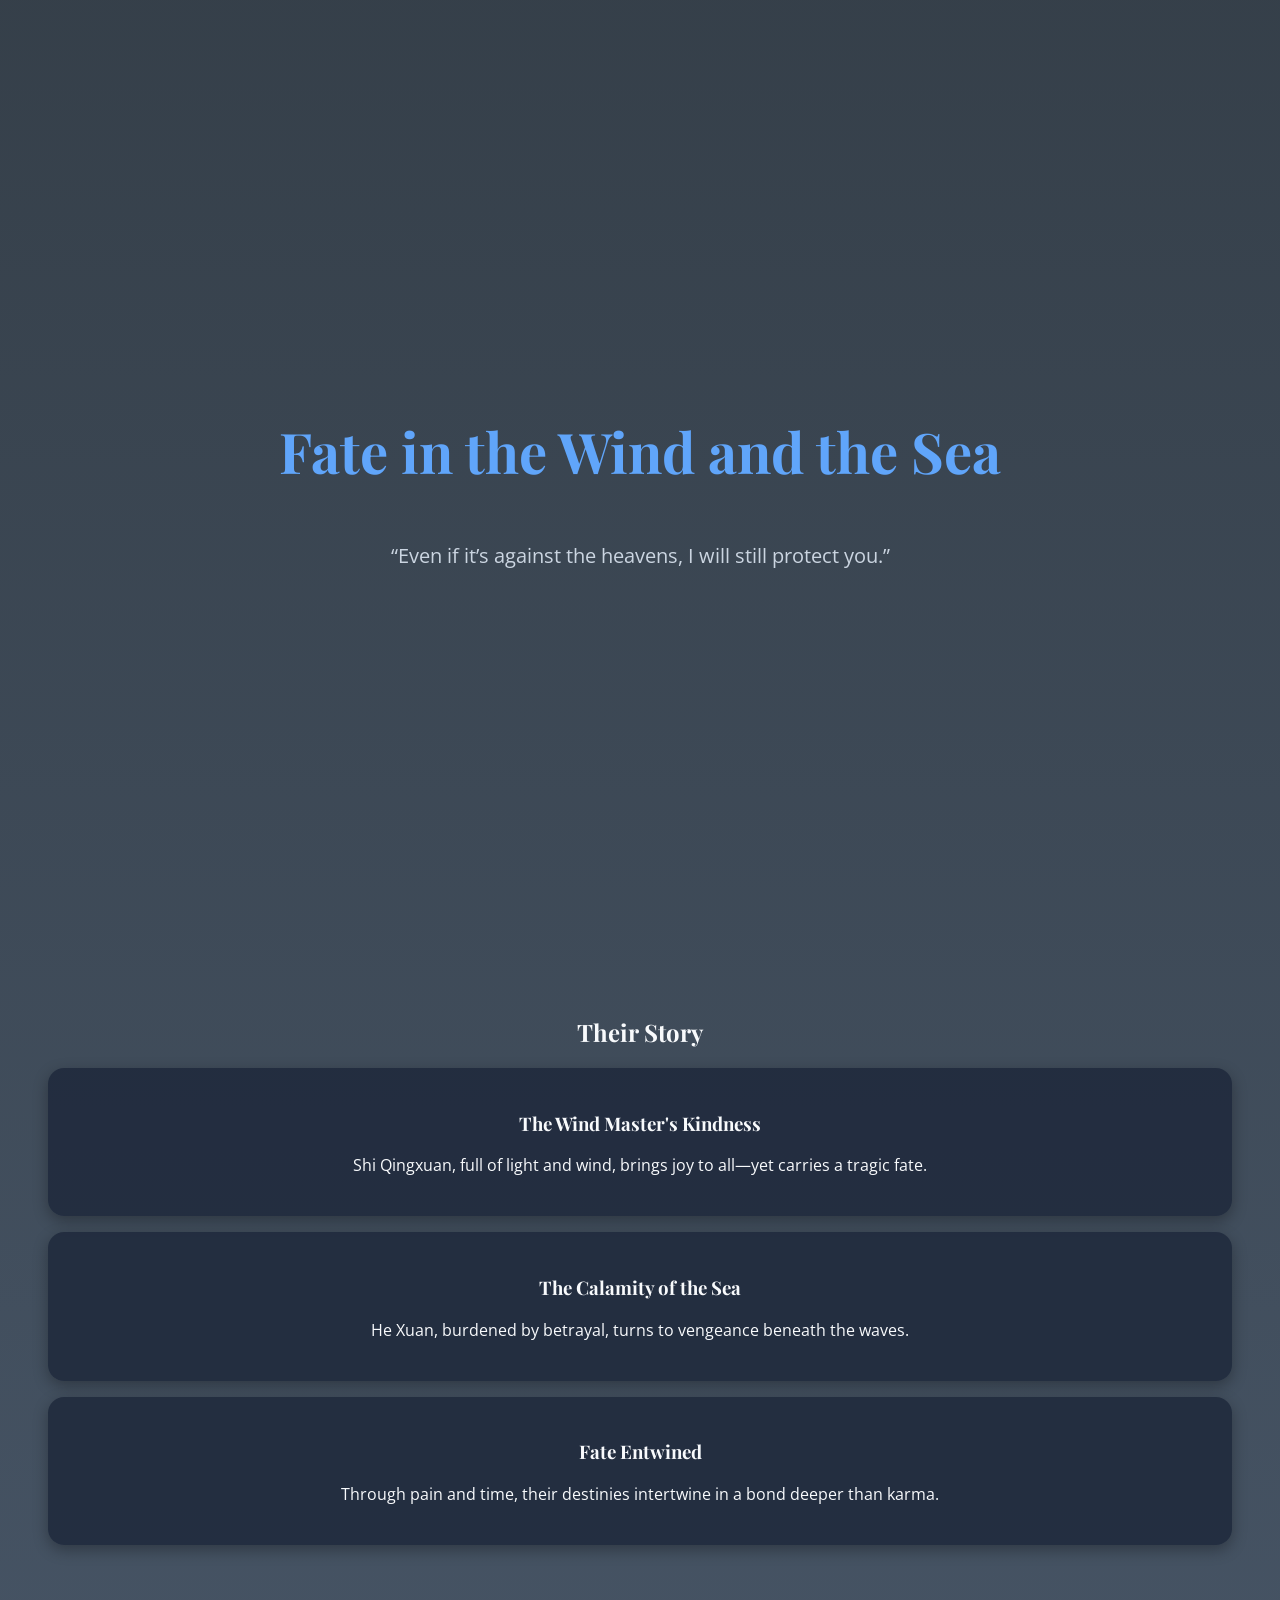
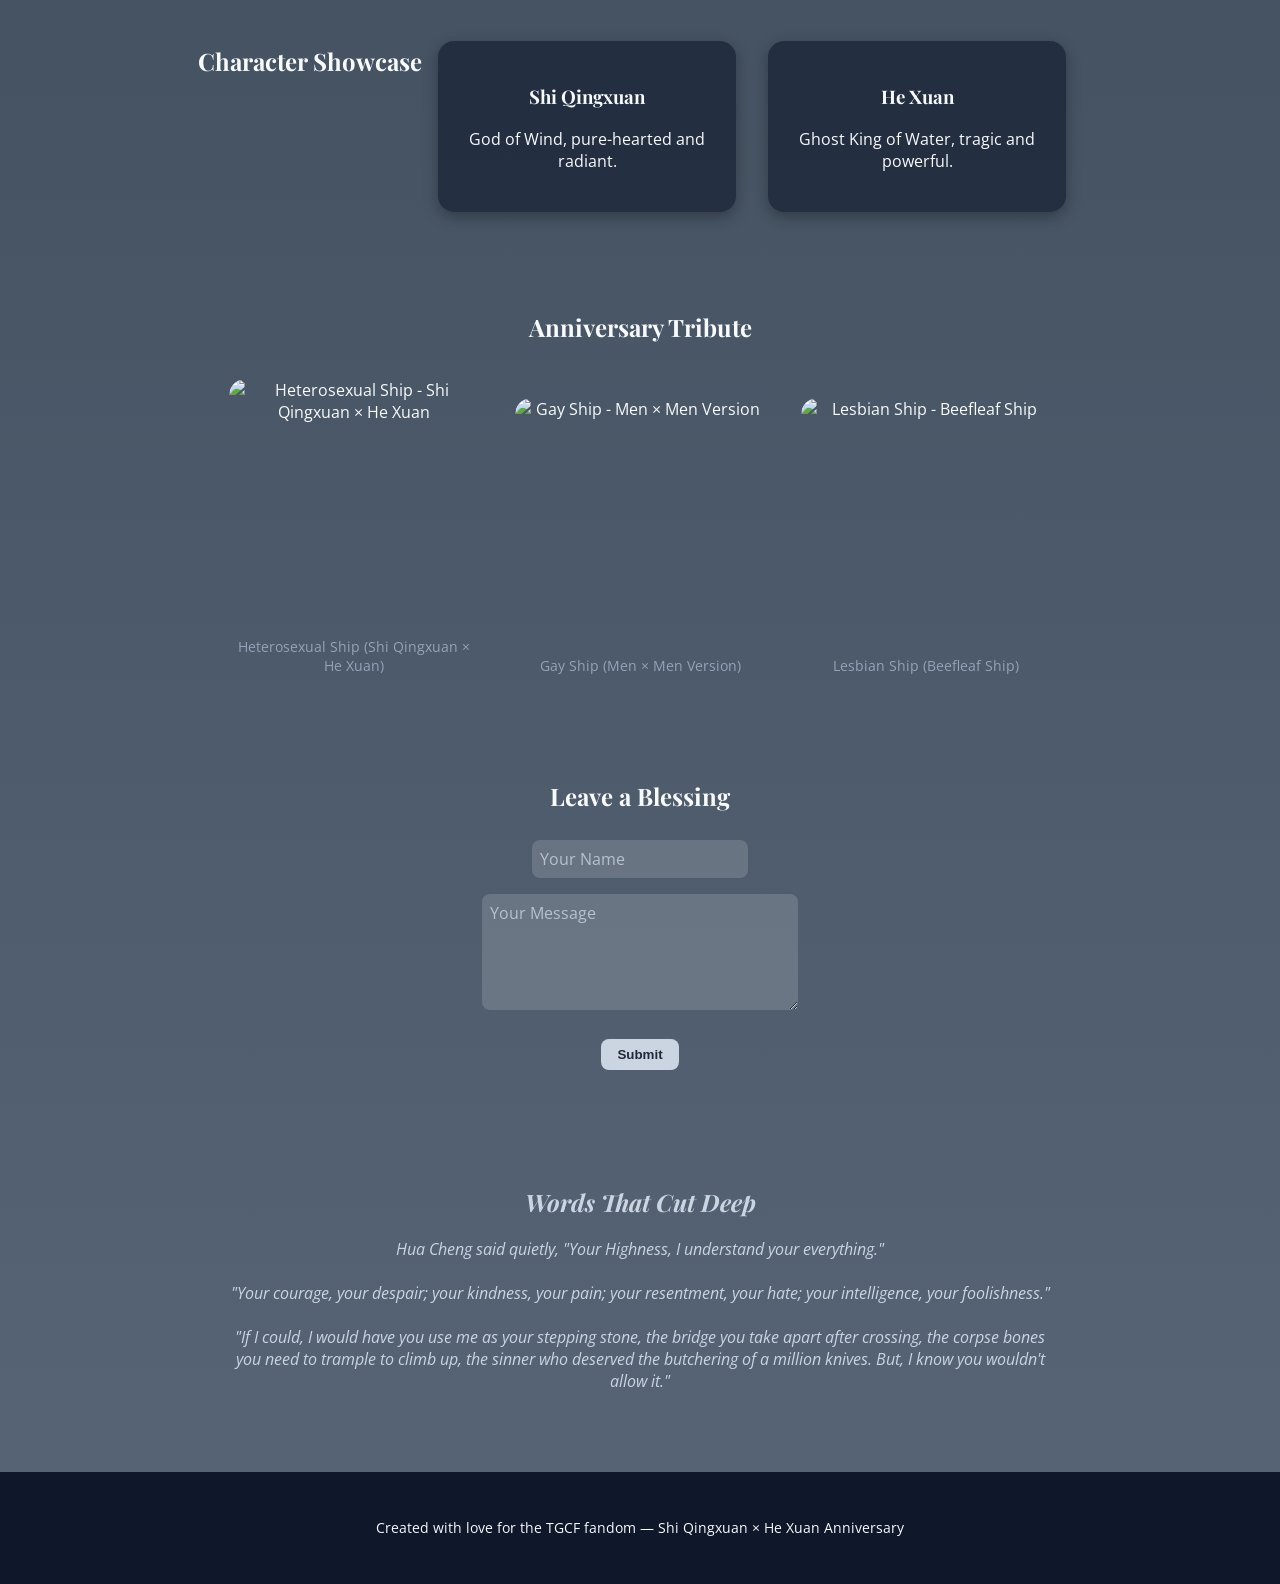
==== index.html @ e19fb029 "Update index.html" ====
<!DOCTYPE html>
<html lang="en">
<head>
  <meta charset="UTF-8" />
  <meta name="viewport" content="width=device-width, initial-scale=1" />
  <title>Fate in the Wind and the Sea</title>
  <link
    href="https://fonts.googleapis.com/css2?family=Playfair+Display:wght@500;700&family=Open+Sans&display=swap"
    rel="stylesheet"
  />
  <style>
    body {
      margin: 0;
      font-family: 'Open Sans', sans-serif;
      color: #f8fafc;
      overflow-x: hidden;
      background: 
        linear-gradient(to bottom, rgba(18, 30, 42, 0.85), rgba(36, 52, 71, 0.85), rgba(58, 74, 94, 0.85)),
        url('https://i.pinimg.com/originals/18/1f/b3/181fb3f559f4097f45cae5d9a9a6c7f8.jpg') no-repeat center center fixed;
      background-size: cover;
    }

    header,
    section,
    footer {
      padding: 2rem;
      text-align: center;
      position: relative;
      z-index: 2;
    }
    h1,
    h2,
    h3 {
      font-family: 'Playfair Display', serif;
    }

    .hero {
      height: 100vh;
      display: flex;
      flex-direction: column;
      justify-content: center;
      align-items: center;
      position: relative;
      overflow: hidden;
      user-select: none;
    }

    .hero h1 {
      font-size: 3.5rem;
      color: #60a5fa;
      animation: fadeIn 2s ease-in-out, glow 4s ease-in-out infinite alternate;
      position: relative;
      z-index: 2;
    }

    .hero p {
      font-size: 1.25rem;
      color: #cbd5e1;
      margin-top: 1rem;
      max-width: 600px;
      animation: fadeIn 3s ease-in-out;
      position: relative;
      z-index: 2;
    }

    /* Petals */
    .petal {
      position: absolute;
      background-image: url('https://cdn-icons-png.flaticon.com/512/565/565547.png');
      background-size: contain;
      background-repeat: no-repeat;
      opacity: 0.7;
      filter: drop-shadow(0 0 2px rgba(255 255 255 / 0.3));
      will-change: transform;
      border-radius: 50% 50% 70% 70% / 60% 60% 100% 100%;
      pointer-events: none;
      animation-timing-function: linear;
      animation-name: float;
      animation-iteration-count: infinite;
    }

    @keyframes float {
      0% {
        transform: translateY(-40px) translateX(0) rotate(0deg) scale(0.8);
        opacity: 0.8;
      }
      50% {
        opacity: 0.9;
      }
      100% {
        transform: translateY(100vh) translateX(20px) rotate(360deg) scale(0.8);
        opacity: 0;
      }
    }

    @keyframes fadeIn {
      0% {
        opacity: 0;
        transform: translateY(20px);
      }
      100% {
        opacity: 1;
        transform: translateY(0);
      }
    }
    @keyframes glow {
      0% {
        text-shadow: 0 0 10px #60a5fa;
      }
      100% {
        text-shadow: 0 0 20px #3b82f6;
      }
    }

    /* Timeline & cards */
    .timeline .event,
    .cards .card {
      background: rgba(30, 41, 59, 0.85);
      margin: 1rem;
      padding: 1.5rem;
      border-radius: 1rem;
      box-shadow: 0 5px 15px rgba(0 0 0 / 0.3);
      transition: transform 0.3s, box-shadow 0.3s;
      color: #f8fafc;
    }
    .timeline .event:hover,
    .cards .card:hover {
      transform: translateY(-6px);
      box-shadow: 0 10px 25px rgba(38 132 255 / 0.7);
    }

    .cards {
      display: flex;
      flex-wrap: wrap;
      justify-content: center;
    }
    .card {
      width: 250px;
    }

    /* Gallery */
    .gallery figure {
      display: inline-block;
      margin: 1rem;
      text-align: center;
      width: 250px;
      transition: box-shadow 0.3s ease;
      border-radius: 1rem;
      overflow: hidden;
    }
    .gallery figure:hover {
      box-shadow: 0 0 15px 5px #60a5faaa;
      cursor: pointer;
    }
    .gallery img {
      width: 250px;
      height: 250px;
      object-fit: cover;
      transition: transform 0.3s ease;
      display: block;
      border-radius: 1rem;
    }
    .gallery figure:hover img {
      transform: scale(1.05);
    }
    .gallery figcaption {
      color: #94a3b8;
      font-size: 0.9rem;
      margin-top: 0.5rem;
      font-family: 'Open Sans', sans-serif;
    }

    /* Guestbook */
    .guestbook input,
    .guestbook textarea {
      background: rgba(255 255 255 / 0.15);
      border: none;
      color: #f8fafc;
      border-radius: 8px;
      font-size: 1rem;
      font-family: 'Open Sans', sans-serif;
      transition: box-shadow 0.3s ease;
    }
    .guestbook input::placeholder,
    .guestbook textarea::placeholder {
      color: #cbd5e1;
      opacity: 0.8;
    }
    .guestbook input:focus,
    .guestbook textarea:focus {
      outline: none;
      box-shadow: 0 0 8px 2px #60a5fa;
      background: rgba(255 255 255 / 0.3);
    }

    /* Button */
    .button {
      display: inline-block;
      margin-top: 1rem;
      padding: 0.5rem 1rem;
      background: #cbd5e1;
      color: #1e293b;
      border-radius: 8px;
      text-decoration: none;
      font-weight: bold;
      border: none;
      cursor: pointer;
      transition: background 0.3s ease;
    }
    .button:hover {
      background: #f1f5f9;
    }

    /* Footer */
    footer {
      background: #0f172a;
      color: #f8fafc;
      padding: 2rem 1rem;
      font-family: 'Open Sans', sans-serif;
      font-size: 0.9rem;
    }

    /* Quote */
    .quote {
      max-width: 900px;
      margin: 2rem auto;
      font-style: italic;
      color: #cbd5e1;
    }
  </style>
</head>
<body>
  <audio autoplay loop hidden>
    <source
      src="https://cdn.pixabay.com/download/audio/2022/03/26/audio_e21cb81471.mp3"
      type="audio/mpeg"
    />
  </audio>

  <header class="hero">
    <h1>Fate in the Wind and the Sea</h1>
    <p>“Even if it’s against the heavens, I will still protect you.”</p>
  </header>

  <section class="timeline">
    <h2>Their Story</h2>
    <div class="event">
      <h3>The Wind Master's Kindness</h3>
      <p>Shi Qingxuan, full of light and wind, brings joy to all—yet carries a tragic fate.</p>
    </div>
    <div class="event">
      <h3>The Calamity of the Sea</h3>
      <p>He Xuan, burdened by betrayal, turns to vengeance beneath the waves.</p>
    </div>
    <div class="event">
      <h3>Fate Entwined</h3>
      <p>Through pain and time, their destinies intertwine in a bond deeper than karma.</p>
    </div>
  </section>

  <section class="cards">
    <h2>Character Showcase</h2>
    <div class="card">
      <h3>Shi Qingxuan</h3>
      <p>God of Wind, pure-hearted and radiant.</p>
    </div>
    <div class="card">
      <h3>He Xuan</h3>
      <p>Ghost King of Water, tragic and powerful.</p>
    </div>
  </section>

  <section class="gallery">
    <h2>Anniversary Tribute</h2>

    <figure>
      <img
        src="https://64.media.tumblr.com/247d1d4378f83294d60bf4c3c3b7c47a/23a7c24ac4ed912d-b7/s1280x1920/8e25eb62a8a5030e38aeeb30268d7d2696bc3e42.png"
        alt="Heterosexual Ship - Shi Qingxuan × He Xuan"
        loading="lazy"
      />
      <figcaption>Heterosexual Ship (Shi Qingxuan × He Xuan)</figcaption>
    </figure>

    <figure>
      <img
        src="https://i.pinimg.com/originals/0a/d9/1e/0ad91e4ef5a8e877e4b12867ac0e273a.jpg"
        alt="Gay Ship - Men × Men Version"
        loading="lazy"
      />
      <figcaption>Gay Ship (Men × Men Version)</figcaption>
    </figure>

    <figure>
      <img
        src="https://64.media.tumblr.com/3b556495b877ac25416822f64c11c127/f3af5e367ba3e72c-20/s1280x1920/b3e91f20679d5b7cc9f1bcd0411eaf9a7b4aa7cd.png"
        alt="Lesbian Ship - Beefleaf Ship"
        loading="lazy"
      />
      <figcaption>Lesbian Ship (Beefleaf Ship)</figcaption>
    </figure>
  </section>

  <section class="guestbook">
    <h2>Leave a Blessing</h2>
    <form onsubmit="event.preventDefault(); alert('Thank you for your blessing!')">
      <input
        type="text"
        placeholder="Your Name"
        required
        style="padding: 0.5rem; width: 200px; margin: 0.5rem"
      />
      <br />
      <textarea
        placeholder="Your Message"
        required
        style="padding: 0.5rem; width: 300px; height: 100px; margin: 0.5rem"
      ></textarea>
      <br />
      <button type="submit" class="button">Submit</button>
    </form>
  </section>

  <section class="quote">
    <h2>Words That Cut Deep</h2>
    <blockquote>
      Hua Cheng said quietly, "Your Highness, I understand your everything."
      <br /><br />
      "Your courage, your despair; your kindness, your pain; your resentment,
      your hate; your intelligence, your foolishness."
      <br /><br />
      "If I could, I would have you use me as your stepping stone, the bridge
      you take apart after crossing, the corpse bones you need to trample to
      climb up, the sinner who deserved the butchering of a million knives.
      But, I know you wouldn't allow it."
    </blockquote>
  </section>

  <footer>
    <p>Created with love for the TGCF fandom — Shi Qingxuan × He Xuan Anniversary</p>
  </footer>

  <script>
    // Create petals dynamically with random sizes and animation delays
    const hero = document.querySelector('.hero');

    for (let i = 0; i < 30; i++) {
      const petal = document.createElement('div');
      petal.classList.add('petal');
      petal.style.left = `${Math.random() * 100}%`;
      petal.style.top = `${-30 - Math.random() * 100}px`;
      petal.style.animationDelay = `${Math.random() * 12}s`;
      petal.style.animationDuration = `${10 + Math.random() * 10}s`;
      const size = 20 + Math.random() * 15;
      petal.style.width = petal.style.height = `${size}px`;
      petal.style.opacity = 0.5 + Math.random() * 0.5;
      hero.appendChild(petal);
    }

    // Interactive petal sway effect based on mouse horizontal movement
    document.addEventListener('mousemove', (e) => {
      const petals = document.querySelectorAll('.petal');
      const windowWidth = window.innerWidth;
      const mouseXPercent = e.clientX / windowWidth - 0.5; // -0.5 to 0.5

      petals.forEach((petal, i) => {
        // Each petal gets a sway offset based on mouseXPercent and petal index for variety
        const sway = mouseXPercent * 20 * (1 + (i % 3) * 0.5);
        petal.style.transform = `translateX(${sway}px) translateY(calc(var(--translateY, 0))) rotate(calc(var(--rotate, 0deg))) scale(calc(var(--scale, 1)))`;
      });
    });
  </script>
</body>
</html>
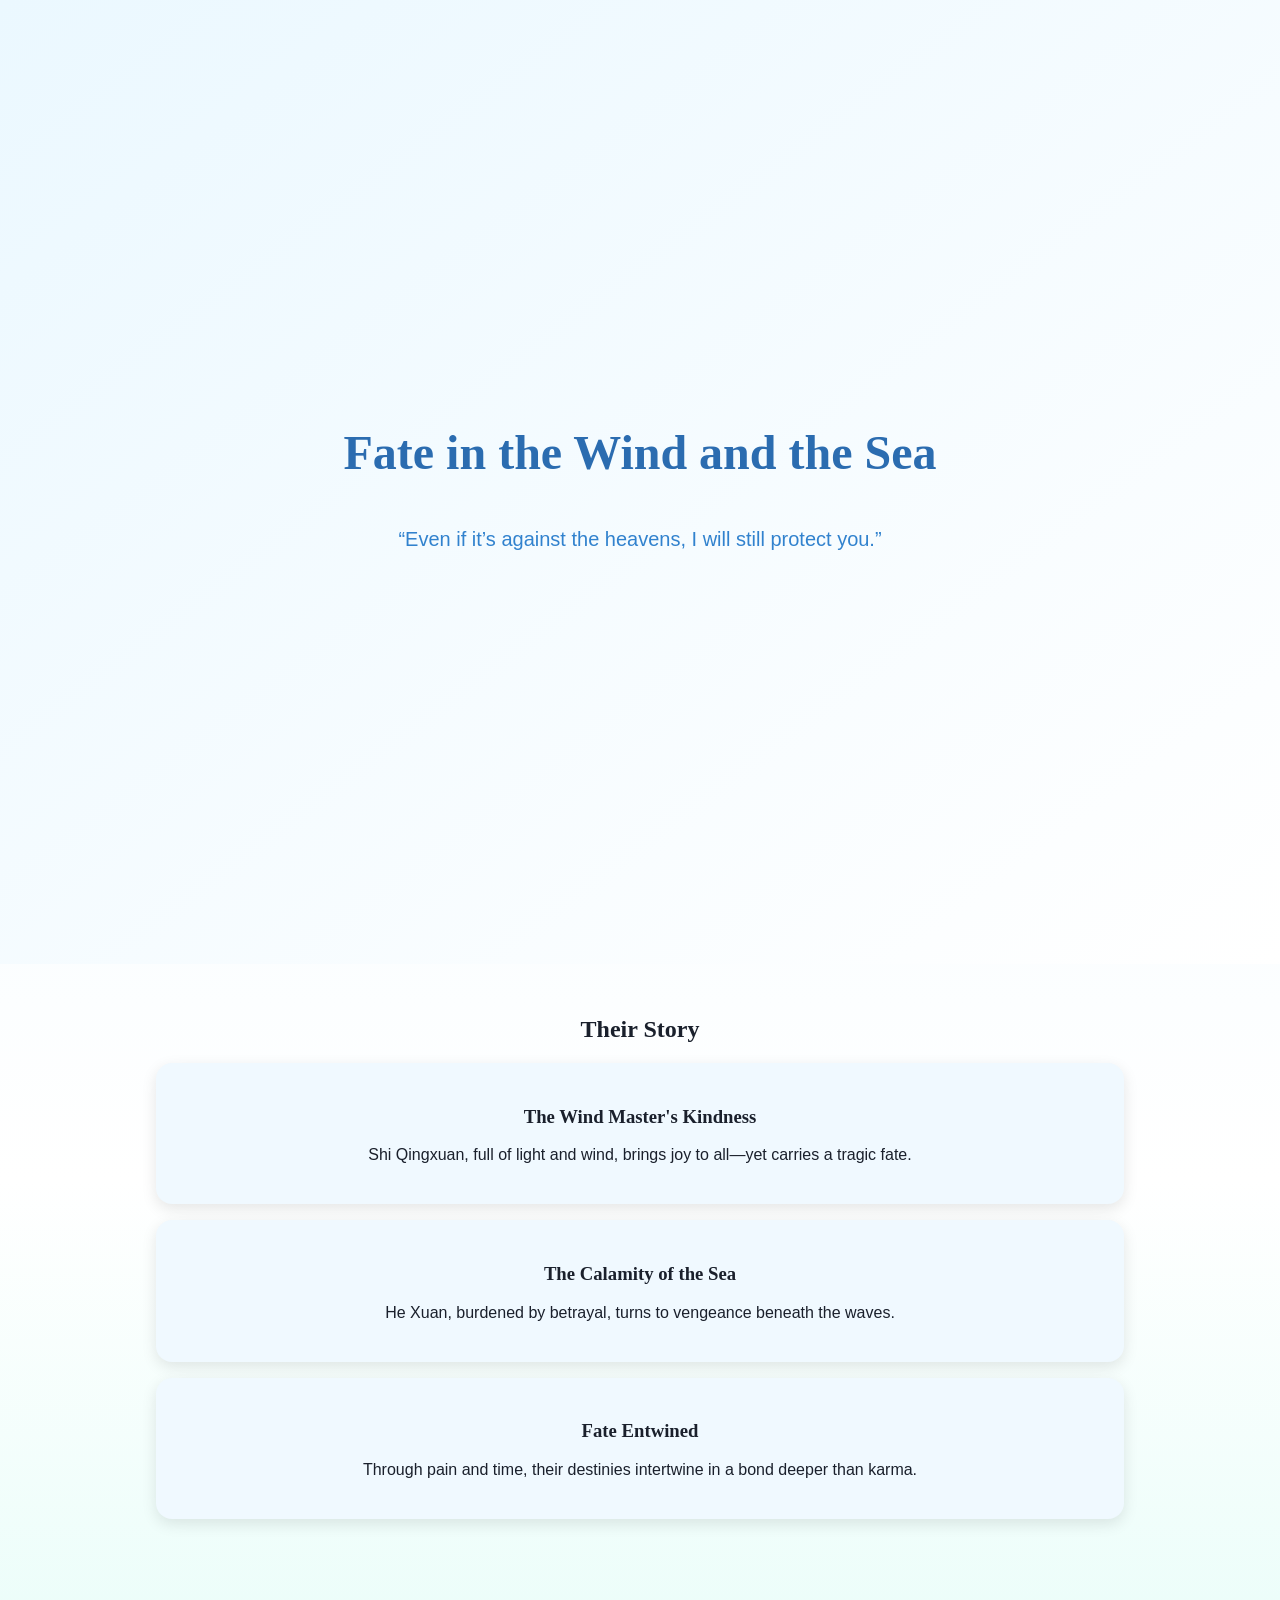
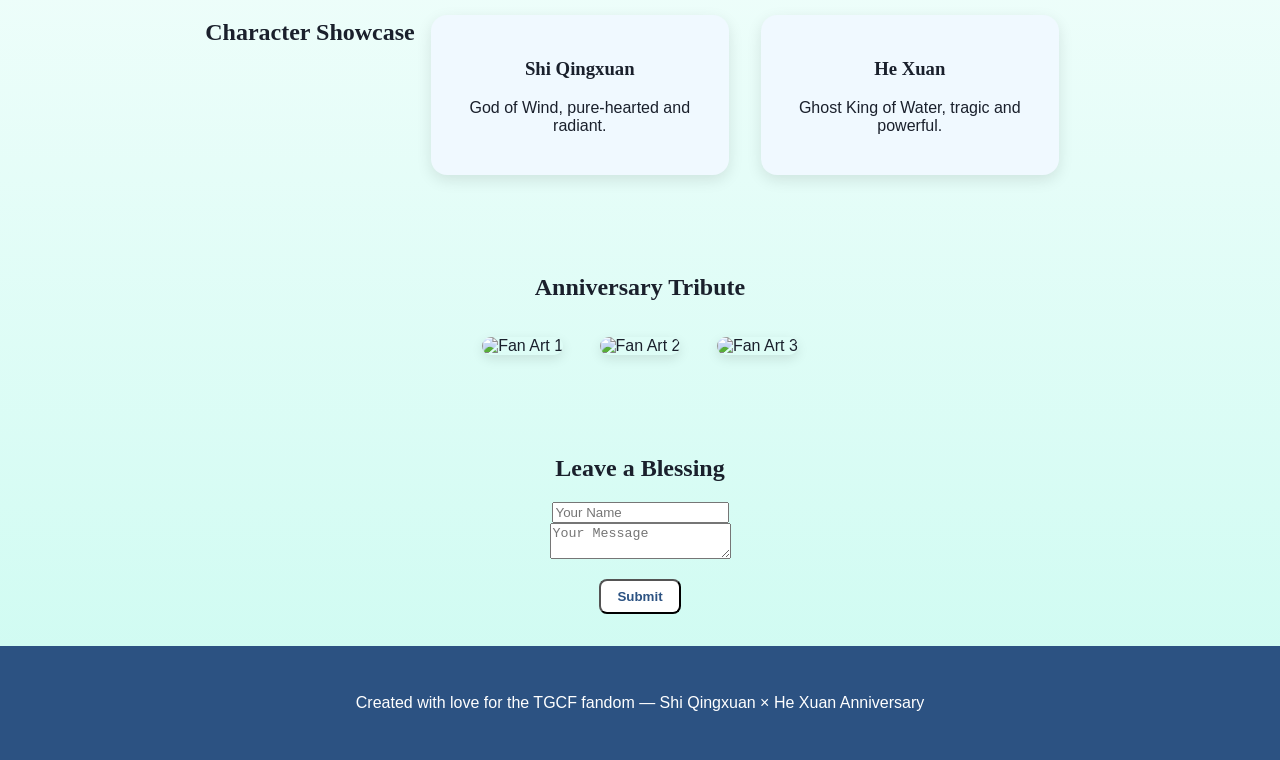
==== commit 0dae958c: "Add files via upload" ====
--- a/index.html
+++ b/index.html
@@ -1,374 +1,60 @@
+
 <!DOCTYPE html>
 <html lang="en">
 <head>
   <meta charset="UTF-8" />
-  <meta name="viewport" content="width=device-width, initial-scale=1" />
+  <meta name="viewport" content="width=device-width, initial-scale=1.0" />
   <title>Fate in the Wind and the Sea</title>
-  <link
-    href="https://fonts.googleapis.com/css2?family=Playfair+Display:wght@500;700&family=Open+Sans&display=swap"
-    rel="stylesheet"
-  />
-  <style>
-    body {
-      margin: 0;
-      font-family: 'Open Sans', sans-serif;
-      color: #f8fafc;
-      overflow-x: hidden;
-      background: 
-        linear-gradient(to bottom, rgba(18, 30, 42, 0.85), rgba(36, 52, 71, 0.85), rgba(58, 74, 94, 0.85)),
-        url('https://i.pinimg.com/originals/18/1f/b3/181fb3f559f4097f45cae5d9a9a6c7f8.jpg') no-repeat center center fixed;
-      background-size: cover;
-    }
-
-    header,
-    section,
-    footer {
-      padding: 2rem;
-      text-align: center;
-      position: relative;
-      z-index: 2;
-    }
-    h1,
-    h2,
-    h3 {
-      font-family: 'Playfair Display', serif;
-    }
-
-    .hero {
-      height: 100vh;
-      display: flex;
-      flex-direction: column;
-      justify-content: center;
-      align-items: center;
-      position: relative;
-      overflow: hidden;
-      user-select: none;
-    }
-
-    .hero h1 {
-      font-size: 3.5rem;
-      color: #60a5fa;
-      animation: fadeIn 2s ease-in-out, glow 4s ease-in-out infinite alternate;
-      position: relative;
-      z-index: 2;
-    }
-
-    .hero p {
-      font-size: 1.25rem;
-      color: #cbd5e1;
-      margin-top: 1rem;
-      max-width: 600px;
-      animation: fadeIn 3s ease-in-out;
-      position: relative;
-      z-index: 2;
-    }
-
-    /* Petals */
-    .petal {
-      position: absolute;
-      background-image: url('https://cdn-icons-png.flaticon.com/512/565/565547.png');
-      background-size: contain;
-      background-repeat: no-repeat;
-      opacity: 0.7;
-      filter: drop-shadow(0 0 2px rgba(255 255 255 / 0.3));
-      will-change: transform;
-      border-radius: 50% 50% 70% 70% / 60% 60% 100% 100%;
-      pointer-events: none;
-      animation-timing-function: linear;
-      animation-name: float;
-      animation-iteration-count: infinite;
-    }
-
-    @keyframes float {
-      0% {
-        transform: translateY(-40px) translateX(0) rotate(0deg) scale(0.8);
-        opacity: 0.8;
-      }
-      50% {
-        opacity: 0.9;
-      }
-      100% {
-        transform: translateY(100vh) translateX(20px) rotate(360deg) scale(0.8);
-        opacity: 0;
-      }
-    }
-
-    @keyframes fadeIn {
-      0% {
-        opacity: 0;
-        transform: translateY(20px);
-      }
-      100% {
-        opacity: 1;
-        transform: translateY(0);
-      }
-    }
-    @keyframes glow {
-      0% {
-        text-shadow: 0 0 10px #60a5fa;
-      }
-      100% {
-        text-shadow: 0 0 20px #3b82f6;
-      }
-    }
-
-    /* Timeline & cards */
-    .timeline .event,
-    .cards .card {
-      background: rgba(30, 41, 59, 0.85);
-      margin: 1rem;
-      padding: 1.5rem;
-      border-radius: 1rem;
-      box-shadow: 0 5px 15px rgba(0 0 0 / 0.3);
-      transition: transform 0.3s, box-shadow 0.3s;
-      color: #f8fafc;
-    }
-    .timeline .event:hover,
-    .cards .card:hover {
-      transform: translateY(-6px);
-      box-shadow: 0 10px 25px rgba(38 132 255 / 0.7);
-    }
-
-    .cards {
-      display: flex;
-      flex-wrap: wrap;
-      justify-content: center;
-    }
-    .card {
-      width: 250px;
-    }
-
-    /* Gallery */
-    .gallery figure {
-      display: inline-block;
-      margin: 1rem;
-      text-align: center;
-      width: 250px;
-      transition: box-shadow 0.3s ease;
-      border-radius: 1rem;
-      overflow: hidden;
-    }
-    .gallery figure:hover {
-      box-shadow: 0 0 15px 5px #60a5faaa;
-      cursor: pointer;
-    }
-    .gallery img {
-      width: 250px;
-      height: 250px;
-      object-fit: cover;
-      transition: transform 0.3s ease;
-      display: block;
-      border-radius: 1rem;
-    }
-    .gallery figure:hover img {
-      transform: scale(1.05);
-    }
-    .gallery figcaption {
-      color: #94a3b8;
-      font-size: 0.9rem;
-      margin-top: 0.5rem;
-      font-family: 'Open Sans', sans-serif;
-    }
-
-    /* Guestbook */
-    .guestbook input,
-    .guestbook textarea {
-      background: rgba(255 255 255 / 0.15);
-      border: none;
-      color: #f8fafc;
-      border-radius: 8px;
-      font-size: 1rem;
-      font-family: 'Open Sans', sans-serif;
-      transition: box-shadow 0.3s ease;
-    }
-    .guestbook input::placeholder,
-    .guestbook textarea::placeholder {
-      color: #cbd5e1;
-      opacity: 0.8;
-    }
-    .guestbook input:focus,
-    .guestbook textarea:focus {
-      outline: none;
-      box-shadow: 0 0 8px 2px #60a5fa;
-      background: rgba(255 255 255 / 0.3);
-    }
-
-    /* Button */
-    .button {
-      display: inline-block;
-      margin-top: 1rem;
-      padding: 0.5rem 1rem;
-      background: #cbd5e1;
-      color: #1e293b;
-      border-radius: 8px;
-      text-decoration: none;
-      font-weight: bold;
-      border: none;
-      cursor: pointer;
-      transition: background 0.3s ease;
-    }
-    .button:hover {
-      background: #f1f5f9;
-    }
-
-    /* Footer */
-    footer {
-      background: #0f172a;
-      color: #f8fafc;
-      padding: 2rem 1rem;
-      font-family: 'Open Sans', sans-serif;
-      font-size: 0.9rem;
-    }
-
-    /* Quote */
-    .quote {
-      max-width: 900px;
-      margin: 2rem auto;
-      font-style: italic;
-      color: #cbd5e1;
-    }
-  </style>
+  <link rel="stylesheet" href="style.css">
 </head>
 <body>
   <audio autoplay loop hidden>
-    <source
-      src="https://cdn.pixabay.com/download/audio/2022/03/26/audio_e21cb81471.mp3"
-      type="audio/mpeg"
-    />
+    <source src="background-music.mp3" type="audio/mpeg">
   </audio>
 
   <header class="hero">
     <h1>Fate in the Wind and the Sea</h1>
     <p>“Even if it’s against the heavens, I will still protect you.”</p>
+    <div class="petal" style="top: -20px; left: 10%; animation-delay: 0s;"></div>
+    <div class="petal" style="top: -20px; left: 30%; animation-delay: 2s;"></div>
+    <div class="petal" style="top: -20px; left: 50%; animation-delay: 4s;"></div>
+    <div class="petal" style="top: -20px; left: 70%; animation-delay: 6s;"></div>
+    <div class="petal" style="top: -20px; left: 90%; animation-delay: 8s;"></div>
   </header>
 
   <section class="timeline">
     <h2>Their Story</h2>
-    <div class="event">
-      <h3>The Wind Master's Kindness</h3>
-      <p>Shi Qingxuan, full of light and wind, brings joy to all—yet carries a tragic fate.</p>
-    </div>
-    <div class="event">
-      <h3>The Calamity of the Sea</h3>
-      <p>He Xuan, burdened by betrayal, turns to vengeance beneath the waves.</p>
-    </div>
-    <div class="event">
-      <h3>Fate Entwined</h3>
-      <p>Through pain and time, their destinies intertwine in a bond deeper than karma.</p>
-    </div>
+    <div class="event"><h3>The Wind Master's Kindness</h3><p>Shi Qingxuan, full of light and wind, brings joy to all—yet carries a tragic fate.</p></div>
+    <div class="event"><h3>The Calamity of the Sea</h3><p>He Xuan, burdened by betrayal, turns to vengeance beneath the waves.</p></div>
+    <div class="event"><h3>Fate Entwined</h3><p>Through pain and time, their destinies intertwine in a bond deeper than karma.</p></div>
   </section>
 
   <section class="cards">
     <h2>Character Showcase</h2>
-    <div class="card">
-      <h3>Shi Qingxuan</h3>
-      <p>God of Wind, pure-hearted and radiant.</p>
-    </div>
-    <div class="card">
-      <h3>He Xuan</h3>
-      <p>Ghost King of Water, tragic and powerful.</p>
-    </div>
+    <div class="card"><h3>Shi Qingxuan</h3><p>God of Wind, pure-hearted and radiant.</p></div>
+    <div class="card"><h3>He Xuan</h3><p>Ghost King of Water, tragic and powerful.</p></div>
   </section>
 
   <section class="gallery">
     <h2>Anniversary Tribute</h2>
-
-    <figure>
-      <img
-        src="https://64.media.tumblr.com/247d1d4378f83294d60bf4c3c3b7c47a/23a7c24ac4ed912d-b7/s1280x1920/8e25eb62a8a5030e38aeeb30268d7d2696bc3e42.png"
-        alt="Heterosexual Ship - Shi Qingxuan × He Xuan"
-        loading="lazy"
-      />
-      <figcaption>Heterosexual Ship (Shi Qingxuan × He Xuan)</figcaption>
-    </figure>
-
-    <figure>
-      <img
-        src="https://i.pinimg.com/originals/0a/d9/1e/0ad91e4ef5a8e877e4b12867ac0e273a.jpg"
-        alt="Gay Ship - Men × Men Version"
-        loading="lazy"
-      />
-      <figcaption>Gay Ship (Men × Men Version)</figcaption>
-    </figure>
-
-    <figure>
-      <img
-        src="https://64.media.tumblr.com/3b556495b877ac25416822f64c11c127/f3af5e367ba3e72c-20/s1280x1920/b3e91f20679d5b7cc9f1bcd0411eaf9a7b4aa7cd.png"
-        alt="Lesbian Ship - Beefleaf Ship"
-        loading="lazy"
-      />
-      <figcaption>Lesbian Ship (Beefleaf Ship)</figcaption>
-    </figure>
+    <img src="https://i.pinimg.com/564x/7e/70/84/7e7084453eb44a94b71f48dc108f43a0.jpg" alt="Fan Art 1">
+    <img src="https://i.pinimg.com/564x/34/0f/ed/340fed3c5f296d44ddc32bc8dfb9eb36.jpg" alt="Fan Art 2">
+    <img src="https://i.pinimg.com/564x/4c/c8/0a/4cc80ac4dc3f246b3df790dd3f3b43dc.jpg" alt="Fan Art 3">
   </section>
 
   <section class="guestbook">
     <h2>Leave a Blessing</h2>
     <form onsubmit="event.preventDefault(); alert('Thank you for your blessing!')">
-      <input
-        type="text"
-        placeholder="Your Name"
-        required
-        style="padding: 0.5rem; width: 200px; margin: 0.5rem"
-      />
-      <br />
-      <textarea
-        placeholder="Your Message"
-        required
-        style="padding: 0.5rem; width: 300px; height: 100px; margin: 0.5rem"
-      ></textarea>
-      <br />
+      <input type="text" placeholder="Your Name" required>
+      <br>
+      <textarea placeholder="Your Message" required></textarea>
+      <br>
       <button type="submit" class="button">Submit</button>
     </form>
-  </section>
-
-  <section class="quote">
-    <h2>Words That Cut Deep</h2>
-    <blockquote>
-      Hua Cheng said quietly, "Your Highness, I understand your everything."
-      <br /><br />
-      "Your courage, your despair; your kindness, your pain; your resentment,
-      your hate; your intelligence, your foolishness."
-      <br /><br />
-      "If I could, I would have you use me as your stepping stone, the bridge
-      you take apart after crossing, the corpse bones you need to trample to
-      climb up, the sinner who deserved the butchering of a million knives.
-      But, I know you wouldn't allow it."
-    </blockquote>
   </section>
 
   <footer>
     <p>Created with love for the TGCF fandom — Shi Qingxuan × He Xuan Anniversary</p>
   </footer>
-
-  <script>
-    // Create petals dynamically with random sizes and animation delays
-    const hero = document.querySelector('.hero');
-
-    for (let i = 0; i < 30; i++) {
-      const petal = document.createElement('div');
-      petal.classList.add('petal');
-      petal.style.left = `${Math.random() * 100}%`;
-      petal.style.top = `${-30 - Math.random() * 100}px`;
-      petal.style.animationDelay = `${Math.random() * 12}s`;
-      petal.style.animationDuration = `${10 + Math.random() * 10}s`;
-      const size = 20 + Math.random() * 15;
-      petal.style.width = petal.style.height = `${size}px`;
-      petal.style.opacity = 0.5 + Math.random() * 0.5;
-      hero.appendChild(petal);
-    }
-
-    // Interactive petal sway effect based on mouse horizontal movement
-    document.addEventListener('mousemove', (e) => {
-      const petals = document.querySelectorAll('.petal');
-      const windowWidth = window.innerWidth;
-      const mouseXPercent = e.clientX / windowWidth - 0.5; // -0.5 to 0.5
-
-      petals.forEach((petal, i) => {
-        // Each petal gets a sway offset based on mouseXPercent and petal index for variety
-        const sway = mouseXPercent * 20 * (1 + (i % 3) * 0.5);
-        petal.style.transform = `translateX(${sway}px) translateY(calc(var(--translateY, 0))) rotate(calc(var(--rotate, 0deg))) scale(calc(var(--scale, 1)))`;
-      });
-    });
-  </script>
 </body>
 </html>
--- a/style.css
+++ b/style.css
@@ -0,0 +1,108 @@
+
+body {
+  margin: 0;
+  font-family: 'Open Sans', sans-serif;
+  background: linear-gradient(to bottom, #ebf8ff, #ffffff, #ccfbf1);
+  color: #1a202c;
+  overflow-x: hidden;
+}
+header, section, footer {
+  padding: 2rem;
+  text-align: center;
+}
+h1, h2, h3 {
+  font-family: 'Playfair Display', serif;
+}
+.hero {
+  height: 100vh;
+  display: flex;
+  flex-direction: column;
+  justify-content: center;
+  align-items: center;
+  background: linear-gradient(to bottom right, #ebf8ff, #ffffff);
+  position: relative;
+  overflow: hidden;
+}
+.hero h1 {
+  font-size: 3rem;
+  color: #2b6cb0;
+  animation: fadeIn 2s ease-in-out;
+}
+.hero p {
+  font-size: 1.25rem;
+  color: #3182ce;
+  margin-top: 1rem;
+  max-width: 600px;
+  animation: fadeIn 3s ease-in-out;
+}
+@keyframes fadeIn {
+  0% { opacity: 0; transform: translateY(20px); }
+  100% { opacity: 1; transform: translateY(0); }
+}
+.timeline, .cards, .gallery, .guestbook {
+  max-width: 1000px;
+  margin: auto;
+  animation: fadeIn 1s ease-in;
+}
+.timeline .event, .cards .card {
+  background: #f0f9ff;
+  margin: 1rem;
+  padding: 1.5rem;
+  border-radius: 1rem;
+  box-shadow: 0 5px 15px rgba(0,0,0,0.1);
+  transition: transform 0.3s;
+}
+.cards {
+  display: flex;
+  flex-wrap: wrap;
+  justify-content: center;
+}
+.card {
+  width: 250px;
+}
+.card:hover {
+  transform: scale(1.05);
+}
+.gallery img {
+  width: 250px;
+  height: 250px;
+  object-fit: cover;
+  margin: 1rem;
+  border-radius: 1rem;
+  box-shadow: 0 4px 12px rgba(0,0,0,0.1);
+  transition: transform 0.3s;
+}
+.gallery img:hover {
+  transform: scale(1.05);
+}
+footer {
+  background: #2c5282;
+  color: white;
+  padding: 2rem 1rem;
+}
+.button {
+  display: inline-block;
+  margin-top: 1rem;
+  padding: 0.5rem 1rem;
+  background: white;
+  color: #2c5282;
+  border-radius: 8px;
+  text-decoration: none;
+  font-weight: bold;
+}
+.button:hover {
+  background: #bee3f8;
+}
+.petal {
+  position: absolute;
+  width: 20px;
+  height: 20px;
+  background: pink;
+  border-radius: 50%;
+  opacity: 0.5;
+  animation: float 10s linear infinite;
+}
+@keyframes float {
+  0% { transform: translateY(0) translateX(0); }
+  100% { transform: translateY(100vh) translateX(30px); }
+}
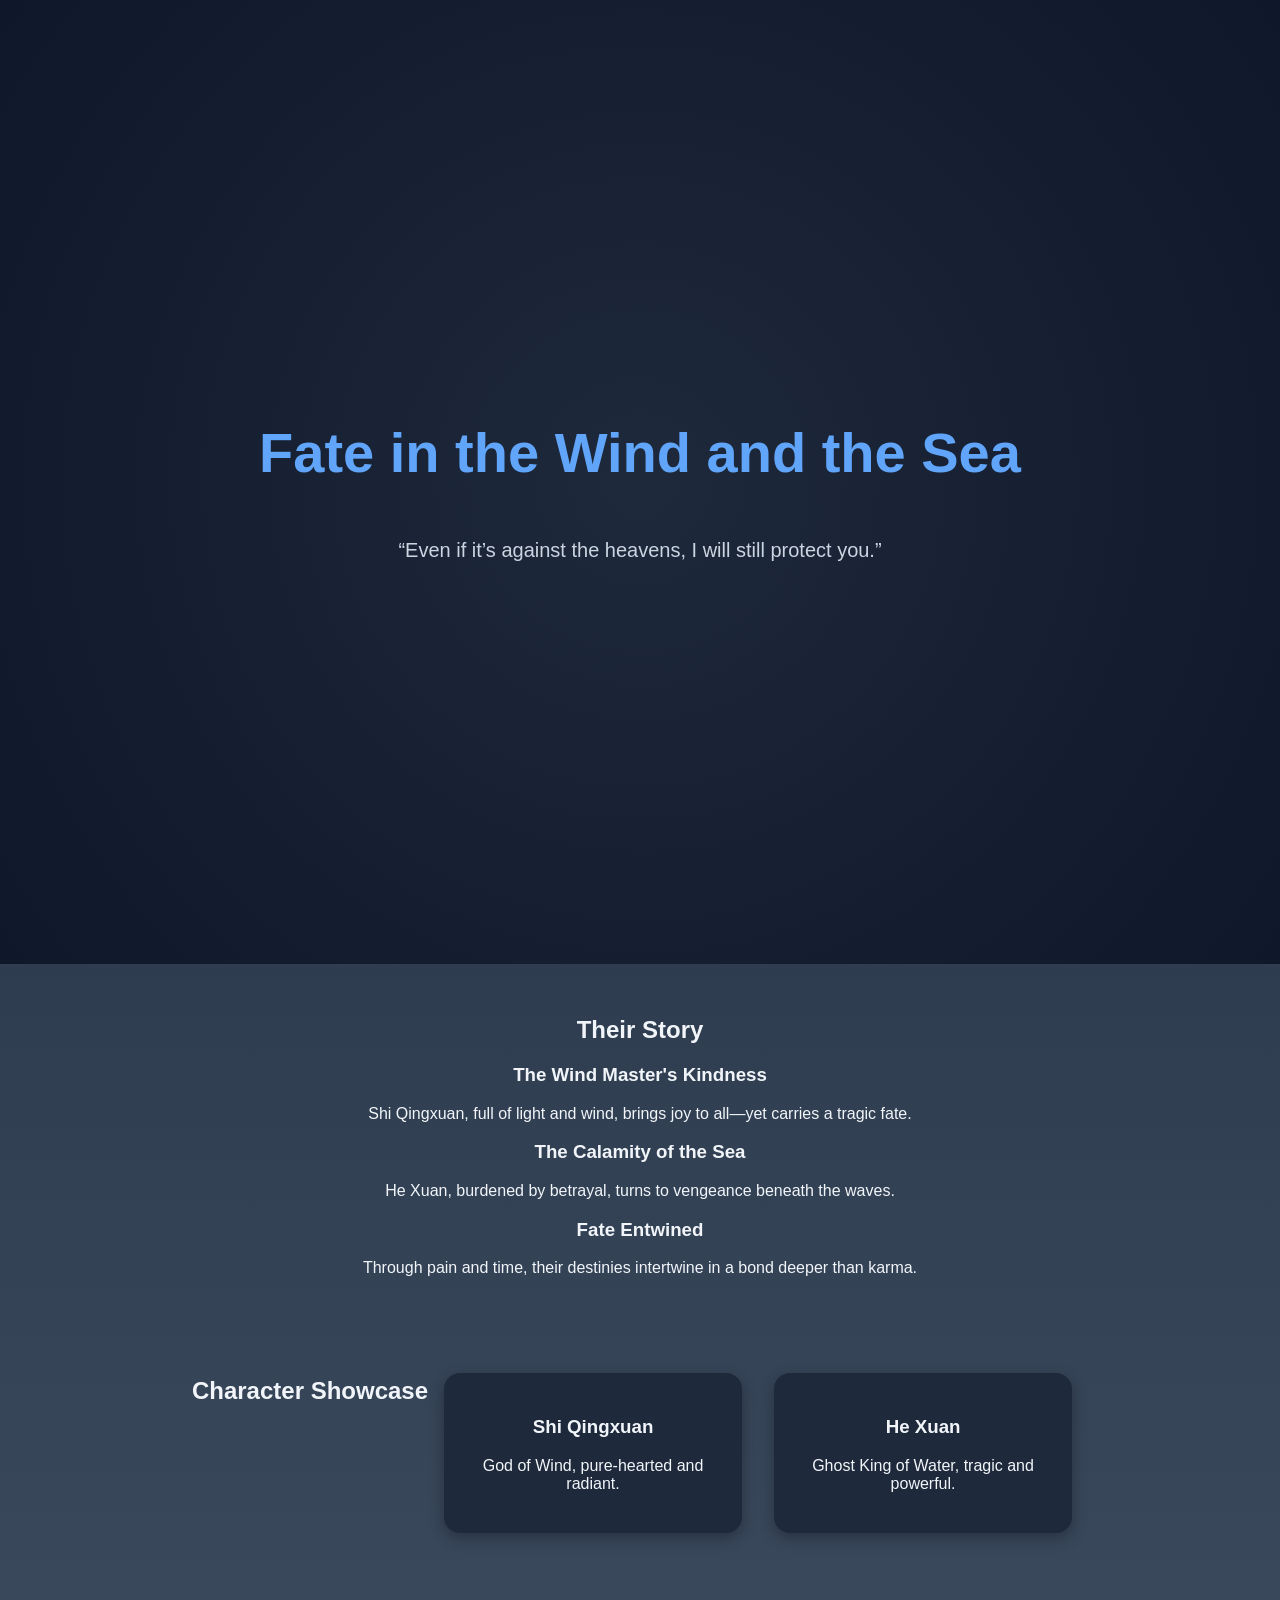
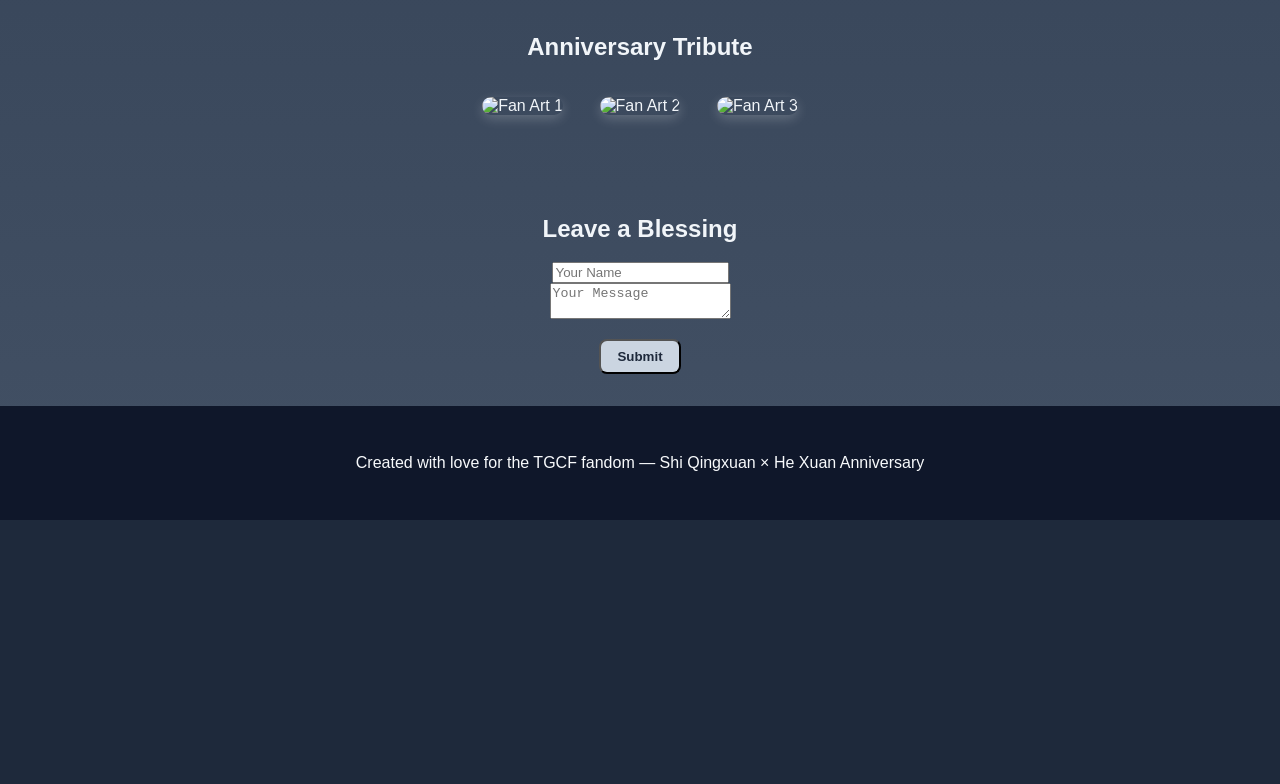
==== commit a621bfab: "Add files via upload" ====
--- a/index.html
+++ b/index.html
@@ -1,4 +1,3 @@
-
 <!DOCTYPE html>
 <html lang="en">
 <head>
@@ -12,14 +11,17 @@
     <source src="background-music.mp3" type="audio/mpeg">
   </audio>
 
+  <div class="ripple-bg"></div>
+
   <header class="hero">
     <h1>Fate in the Wind and the Sea</h1>
     <p>“Even if it’s against the heavens, I will still protect you.”</p>
-    <div class="petal" style="top: -20px; left: 10%; animation-delay: 0s;"></div>
-    <div class="petal" style="top: -20px; left: 30%; animation-delay: 2s;"></div>
-    <div class="petal" style="top: -20px; left: 50%; animation-delay: 4s;"></div>
-    <div class="petal" style="top: -20px; left: 70%; animation-delay: 6s;"></div>
-    <div class="petal" style="top: -20px; left: 90%; animation-delay: 8s;"></div>
+    <!-- Clickable Petals -->
+    <div class="petal" style="top: -20px; left: 10%; animation-delay: 0s;" onclick="alert('Shi Qingxuan sends his blessings!')"></div>
+    <div class="petal" style="top: -20px; left: 30%; animation-delay: 2s;" onclick="alert('He Xuan is watching over you.')"></div>
+    <div class="petal" style="top: -20px; left: 50%; animation-delay: 4s;" onclick="alert('The wind and sea are with you.')"></div>
+    <div class="petal" style="top: -20px; left: 70%; animation-delay: 6s;" onclick="alert('Love endures all things.')"></div>
+    <div class="petal" style="top: -20px; left: 90%; animation-delay: 8s;" onclick="alert('A blessing floats your way.')"></div>
   </header>
 
   <section class="timeline">
@@ -56,5 +58,11 @@
   <footer>
     <p>Created with love for the TGCF fandom — Shi Qingxuan × He Xuan Anniversary</p>
   </footer>
+
+  <section class="credits">
+    <div class="credit-text">
+      <p>Thank you for being here for me for the past 3 months we've spent together. You've supported me during my toughest battles, and I am so grateful to have you. You've given me laughter, comfort, and the kind of warmth that lights up my darkest nights. Through every high and low, you stood by me—and that means more than I can ever put into words. I'm endlessly lucky to love and be loved by someone like you. You are my peace, my sunshine, my shelter, and my joy. I love you so much. Happy 3-month ann...
+    </div>
+  </section>
 </body>
 </html>
--- a/style.css
+++ b/style.css
@@ -2,16 +2,26 @@
 body {
   margin: 0;
   font-family: 'Open Sans', sans-serif;
-  background: linear-gradient(to bottom, #ebf8ff, #ffffff, #ccfbf1);
-  color: #1a202c;
+  background: linear-gradient(to bottom, #1e293b, #334155, #475569);
+  color: #f1f5f9;
   overflow-x: hidden;
+}
+.ripple-bg {
+  position: fixed;
+  top: 0; left: 0; right: 0; bottom: 0;
+  background: radial-gradient(circle at 50% 50%, rgba(255,255,255,0.05) 1%, transparent 70%);
+  animation: ripple 12s infinite linear;
+  z-index: 0;
+}
+@keyframes ripple {
+  0% { background-position: 50% 50%; }
+  100% { background-position: 0% 0%; }
 }
 header, section, footer {
   padding: 2rem;
   text-align: center;
-}
-h1, h2, h3 {
-  font-family: 'Playfair Display', serif;
+  position: relative;
+  z-index: 1;
 }
 .hero {
   height: 100vh;
@@ -19,18 +29,17 @@
   flex-direction: column;
   justify-content: center;
   align-items: center;
-  background: linear-gradient(to bottom right, #ebf8ff, #ffffff);
-  position: relative;
+  background: radial-gradient(circle, #1e293b 0%, #0f172a 100%);
   overflow: hidden;
 }
 .hero h1 {
-  font-size: 3rem;
-  color: #2b6cb0;
-  animation: fadeIn 2s ease-in-out;
+  font-size: 3.5rem;
+  color: #60a5fa;
+  animation: fadeIn 2s ease-in-out, glow 4s ease-in-out infinite alternate;
 }
 .hero p {
   font-size: 1.25rem;
-  color: #3182ce;
+  color: #cbd5e1;
   margin-top: 1rem;
   max-width: 600px;
   animation: fadeIn 3s ease-in-out;
@@ -39,18 +48,28 @@
   0% { opacity: 0; transform: translateY(20px); }
   100% { opacity: 1; transform: translateY(0); }
 }
+@keyframes glow {
+  0% { text-shadow: 0 0 10px #60a5fa; }
+  100% { text-shadow: 0 0 20px #3b82f6; }
+}
+.petal {
+  position: absolute;
+  width: 18px;
+  height: 18px;
+  background: radial-gradient(ellipse at center, #ff8fab 0%, #e75480 100%);
+  border-radius: 50% 50% 50% 50%;
+  opacity: 0.8;
+  animation: float 12s linear infinite;
+  cursor: pointer;
+}
+@keyframes float {
+  0% { transform: translateY(0) translateX(0); }
+  100% { transform: translateY(100vh) translateX(40px); }
+}
 .timeline, .cards, .gallery, .guestbook {
   max-width: 1000px;
   margin: auto;
   animation: fadeIn 1s ease-in;
-}
-.timeline .event, .cards .card {
-  background: #f0f9ff;
-  margin: 1rem;
-  padding: 1.5rem;
-  border-radius: 1rem;
-  box-shadow: 0 5px 15px rgba(0,0,0,0.1);
-  transition: transform 0.3s;
 }
 .cards {
   display: flex;
@@ -59,6 +78,12 @@
 }
 .card {
   width: 250px;
+  background: #1e293b;
+  margin: 1rem;
+  padding: 1.5rem;
+  border-radius: 1rem;
+  box-shadow: 0 5px 15px rgba(0,0,0,0.3);
+  transition: transform 0.3s;
 }
 .card:hover {
   transform: scale(1.05);
@@ -69,40 +94,45 @@
   object-fit: cover;
   margin: 1rem;
   border-radius: 1rem;
-  box-shadow: 0 4px 12px rgba(0,0,0,0.1);
+  box-shadow: 0 4px 12px rgba(255,255,255,0.2);
   transition: transform 0.3s;
 }
 .gallery img:hover {
   transform: scale(1.05);
 }
 footer {
-  background: #2c5282;
-  color: white;
+  background: #0f172a;
+  color: #f8fafc;
   padding: 2rem 1rem;
 }
 .button {
-  display: inline-block;
   margin-top: 1rem;
   padding: 0.5rem 1rem;
-  background: white;
-  color: #2c5282;
+  background: #cbd5e1;
+  color: #1e293b;
   border-radius: 8px;
   text-decoration: none;
   font-weight: bold;
 }
 .button:hover {
-  background: #bee3f8;
+  background: #f1f5f9;
 }
-.petal {
+.credits {
+  height: 200px;
+  overflow: hidden;
+  position: relative;
+  background: #1e293b;
+}
+.credit-text {
   position: absolute;
-  width: 20px;
-  height: 20px;
-  background: pink;
-  border-radius: 50%;
-  opacity: 0.5;
-  animation: float 10s linear infinite;
+  width: 100%;
+  bottom: -100%;
+  animation: scrollUp 20s linear infinite;
+  font-size: 1rem;
+  padding: 2rem;
+  color: #f1f5f9;
 }
-@keyframes float {
-  0% { transform: translateY(0) translateX(0); }
-  100% { transform: translateY(100vh) translateX(30px); }
+@keyframes scrollUp {
+  0% { bottom: -100%; }
+  100% { bottom: 100%; }
 }
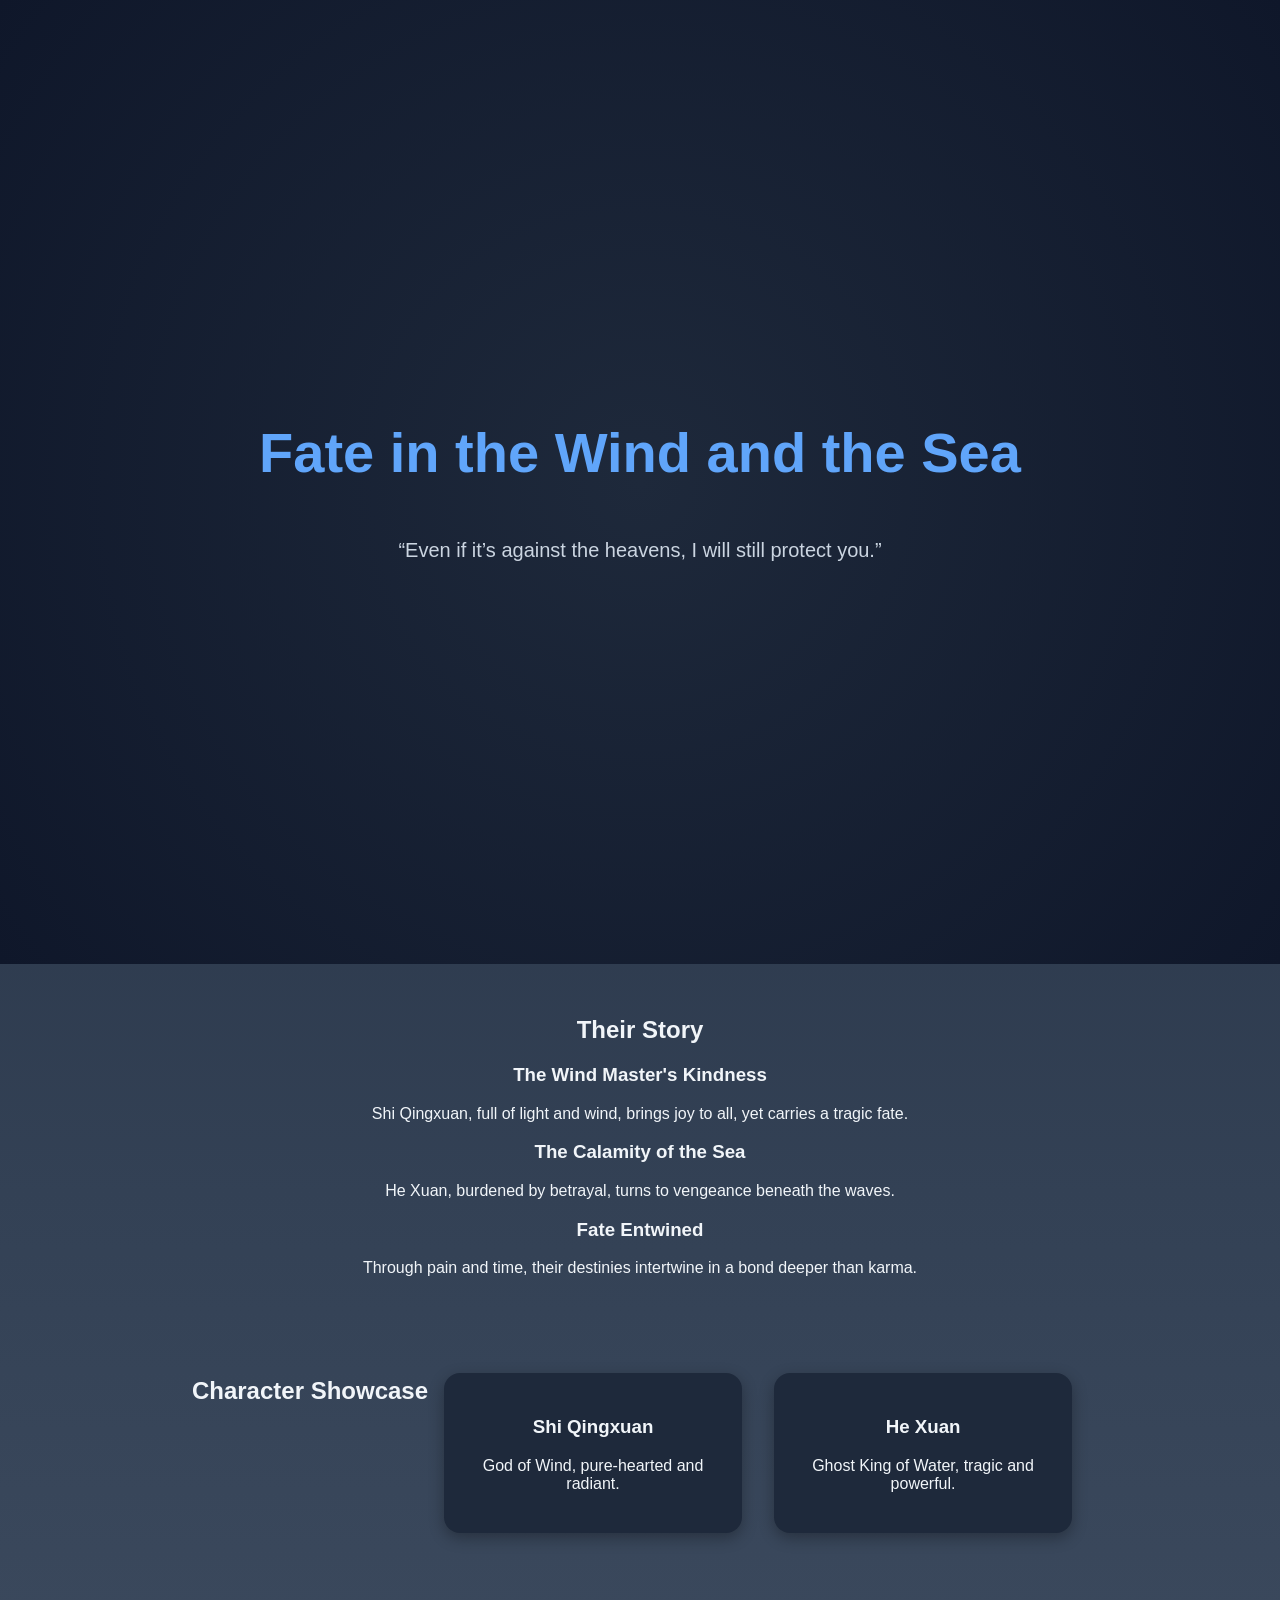
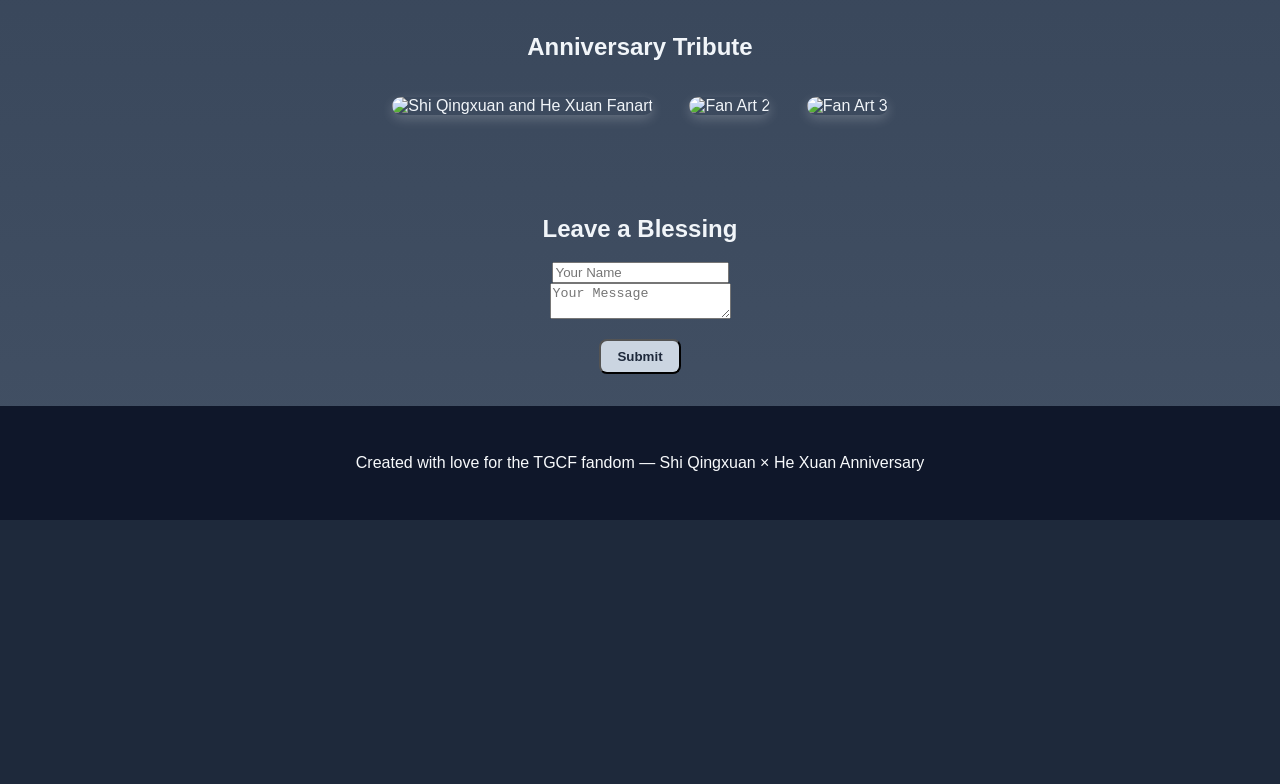
==== commit fcf0b088: "Update index.html" ====
--- a/index.html
+++ b/index.html
@@ -26,7 +26,7 @@
 
   <section class="timeline">
     <h2>Their Story</h2>
-    <div class="event"><h3>The Wind Master's Kindness</h3><p>Shi Qingxuan, full of light and wind, brings joy to all—yet carries a tragic fate.</p></div>
+    <div class="event"><h3>The Wind Master's Kindness</h3><p>Shi Qingxuan, full of light and wind, brings joy to all, yet carries a tragic fate.</p></div>
     <div class="event"><h3>The Calamity of the Sea</h3><p>He Xuan, burdened by betrayal, turns to vengeance beneath the waves.</p></div>
     <div class="event"><h3>Fate Entwined</h3><p>Through pain and time, their destinies intertwine in a bond deeper than karma.</p></div>
   </section>
@@ -39,7 +39,7 @@
 
   <section class="gallery">
     <h2>Anniversary Tribute</h2>
-    <img src="https://i.pinimg.com/564x/7e/70/84/7e7084453eb44a94b71f48dc108f43a0.jpg" alt="Fan Art 1">
+   <img src="shi-qingxuan-he-xuan-hetero.png" alt="Shi Qingxuan and He Xuan Fanart">
     <img src="https://i.pinimg.com/564x/34/0f/ed/340fed3c5f296d44ddc32bc8dfb9eb36.jpg" alt="Fan Art 2">
     <img src="https://i.pinimg.com/564x/4c/c8/0a/4cc80ac4dc3f246b3df790dd3f3b43dc.jpg" alt="Fan Art 3">
   </section>
@@ -61,7 +61,7 @@
 
   <section class="credits">
     <div class="credit-text">
-      <p>Thank you for being here for me for the past 3 months we've spent together. You've supported me during my toughest battles, and I am so grateful to have you. You've given me laughter, comfort, and the kind of warmth that lights up my darkest nights. Through every high and low, you stood by me—and that means more than I can ever put into words. I'm endlessly lucky to love and be loved by someone like you. You are my peace, my sunshine, my shelter, and my joy. I love you so much. Happy 3-month ann...
+      <p>Thank you for being here for me for the past 3 months we've spent together. You've supported me during my toughest battles, and I am so grateful to have you. You've given me laughter, comfort, and the kind of warmth that lights up my darkest nights. Through every high and low, you stood by me, and that means more than I can ever put into words. I'm endlessly lucky to love and be loved by someone like you. You are my peace, my sunshine, my shelter, and my joy. I love you so much. Happy 3-month anniversary
     </div>
   </section>
 </body>
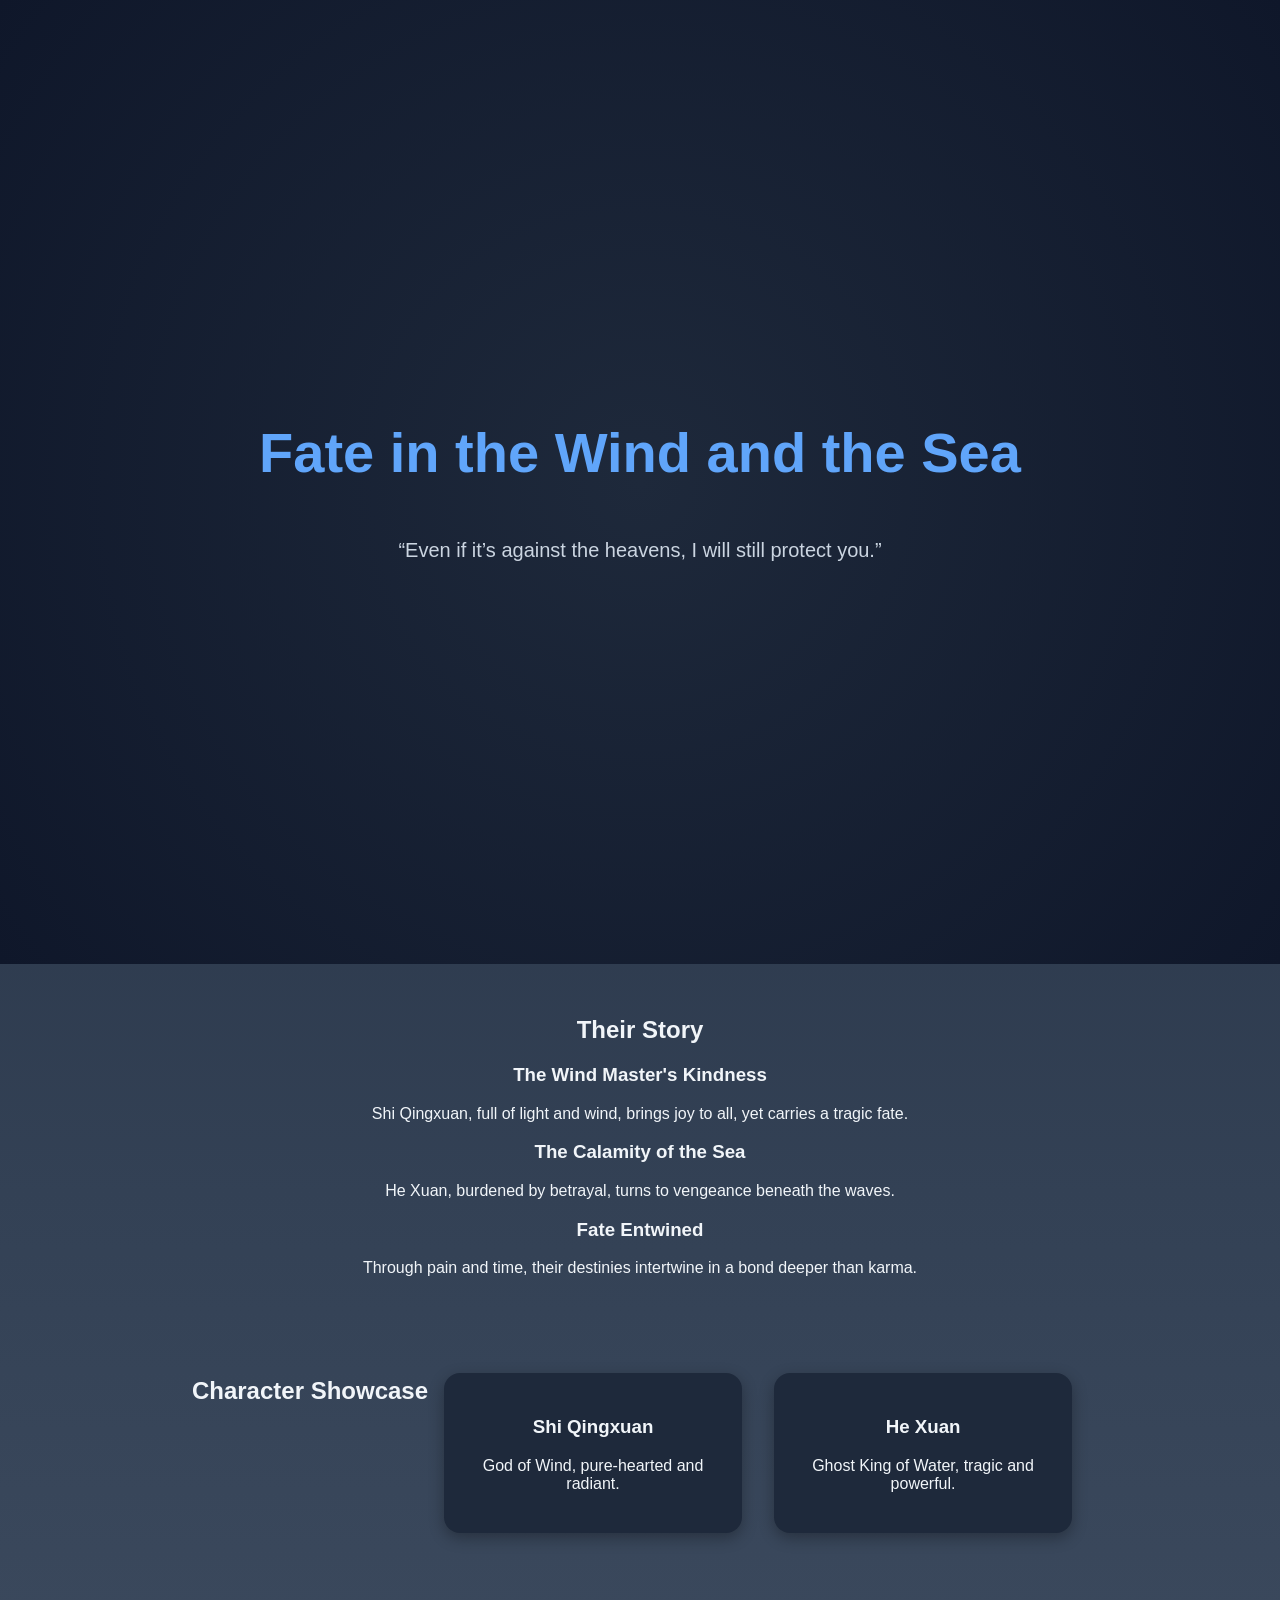
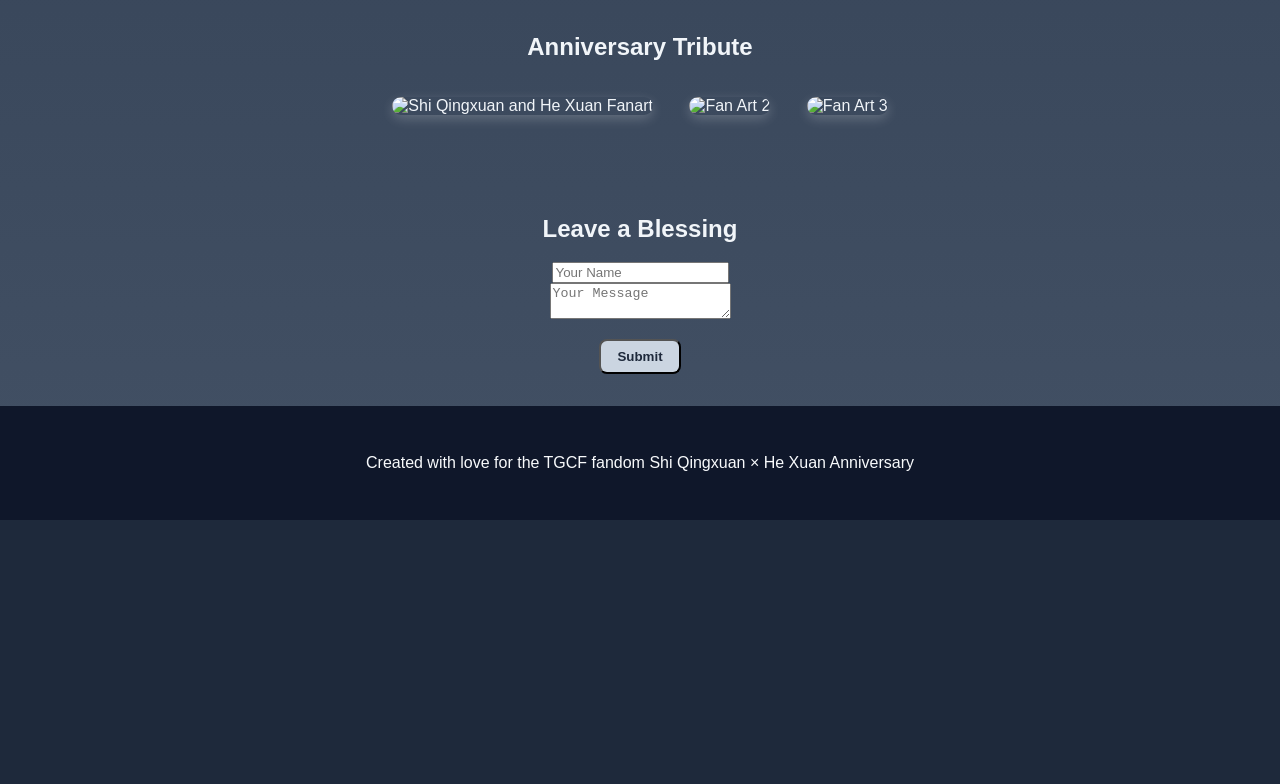
==== commit 78cfd171: "Update index.html" ====
--- a/index.html
+++ b/index.html
@@ -56,7 +56,7 @@
   </section>
 
   <footer>
-    <p>Created with love for the TGCF fandom — Shi Qingxuan × He Xuan Anniversary</p>
+    <p>Created with love for the TGCF fandom  Shi Qingxuan × He Xuan Anniversary</p>
   </footer>
 
   <section class="credits">
